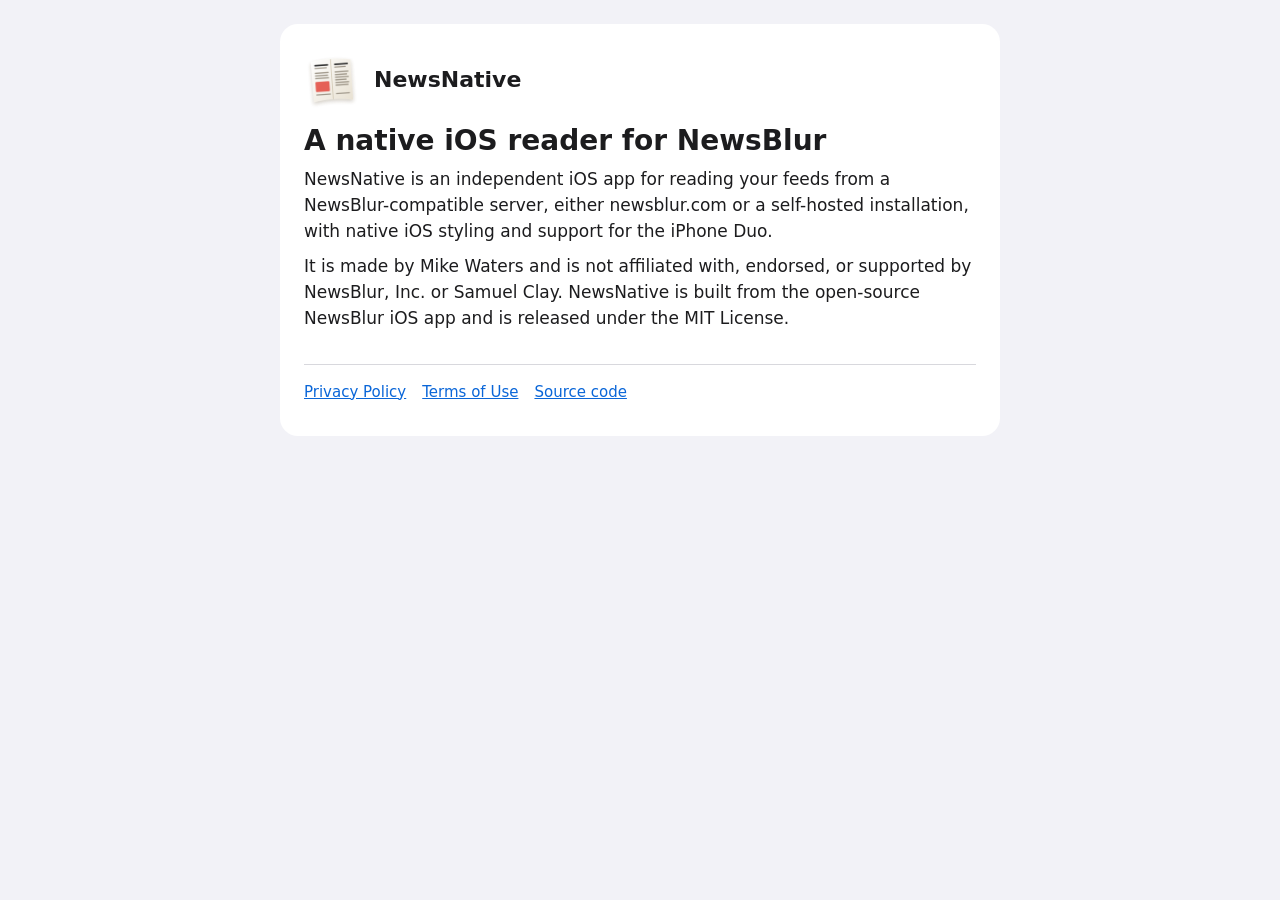
==== index.html @ 13a7bc94 "NewsNative site: privacy policy and terms of use Co-Authored-By: Claude Opus 5.5 <noreply@anthropic." ====
<!doctype html>
<html lang="en">
<head>
<meta charset="utf-8">
<meta name="viewport" content="width=device-width, initial-scale=1">
<title>NewsNative</title>
<link rel="stylesheet" href="style.css">
</head>
<body>
<main>
<header class="brand"><img src="logo.png" alt=""><span>NewsNative</span></header>
<h1>A native iOS reader for NewsBlur</h1>
<p>NewsNative is an independent iOS app for reading your feeds from a NewsBlur-compatible server, either newsblur.com or a self-hosted installation, with native iOS styling and support for the iPhone Duo.</p>
<p>It is made by Mike Waters and is not affiliated with, endorsed, or supported by NewsBlur, Inc. or Samuel Clay. NewsNative is built from the open-source NewsBlur iOS app and is released under the MIT License.</p>

<nav><a href="privacy.html">Privacy Policy</a><a href="terms.html">Terms of Use</a><a href="https://github.com/MJWaters1985/NewsBlur/tree/native-ios-styling/clients/ios">Source code</a></nav>
</main>
</body>
</html>
---- style.css ----
:root {
  color-scheme: light dark;
  --bg: #f2f2f7;
  --card: #ffffff;
  --text: #1c1c1e;
  --muted: #6e6e73;
  --link: #0a66d8;
  --rule: #d8d8dd;
}

@media (prefers-color-scheme: dark) {
  :root {
    --bg: #000000;
    --card: #1c1c1e;
    --text: #f2f2f7;
    --muted: #a1a1a6;
    --link: #4aa3ff;
    --rule: #38383a;
  }
}

* { box-sizing: border-box; }

body {
  margin: 0;
  padding: 24px 16px 48px;
  background: var(--bg);
  color: var(--text);
  font: 17px/1.55 -apple-system, BlinkMacSystemFont, "SF Pro Text", system-ui, sans-serif;
}

main {
  max-width: 720px;
  margin: 0 auto;
  background: var(--card);
  border-radius: 18px;
  padding: 28px 24px 32px;
}

header.brand {
  display: flex;
  align-items: center;
  gap: 14px;
  margin-bottom: 8px;
}

header.brand img { width: 56px; height: 56px; }
header.brand span { font-weight: 700; font-size: 22px; }

h1 { font-size: 28px; line-height: 1.2; margin: 16px 0 4px; }
h2 { font-size: 19px; margin: 28px 0 6px; }
p, li { margin: 8px 0; }
ul { padding-left: 22px; }
a { color: var(--link); }
.meta { color: var(--muted); font-size: 15px; }
nav { margin-top: 32px; padding-top: 16px; border-top: 1px solid var(--rule); font-size: 15px; }
nav a { margin-right: 16px; }
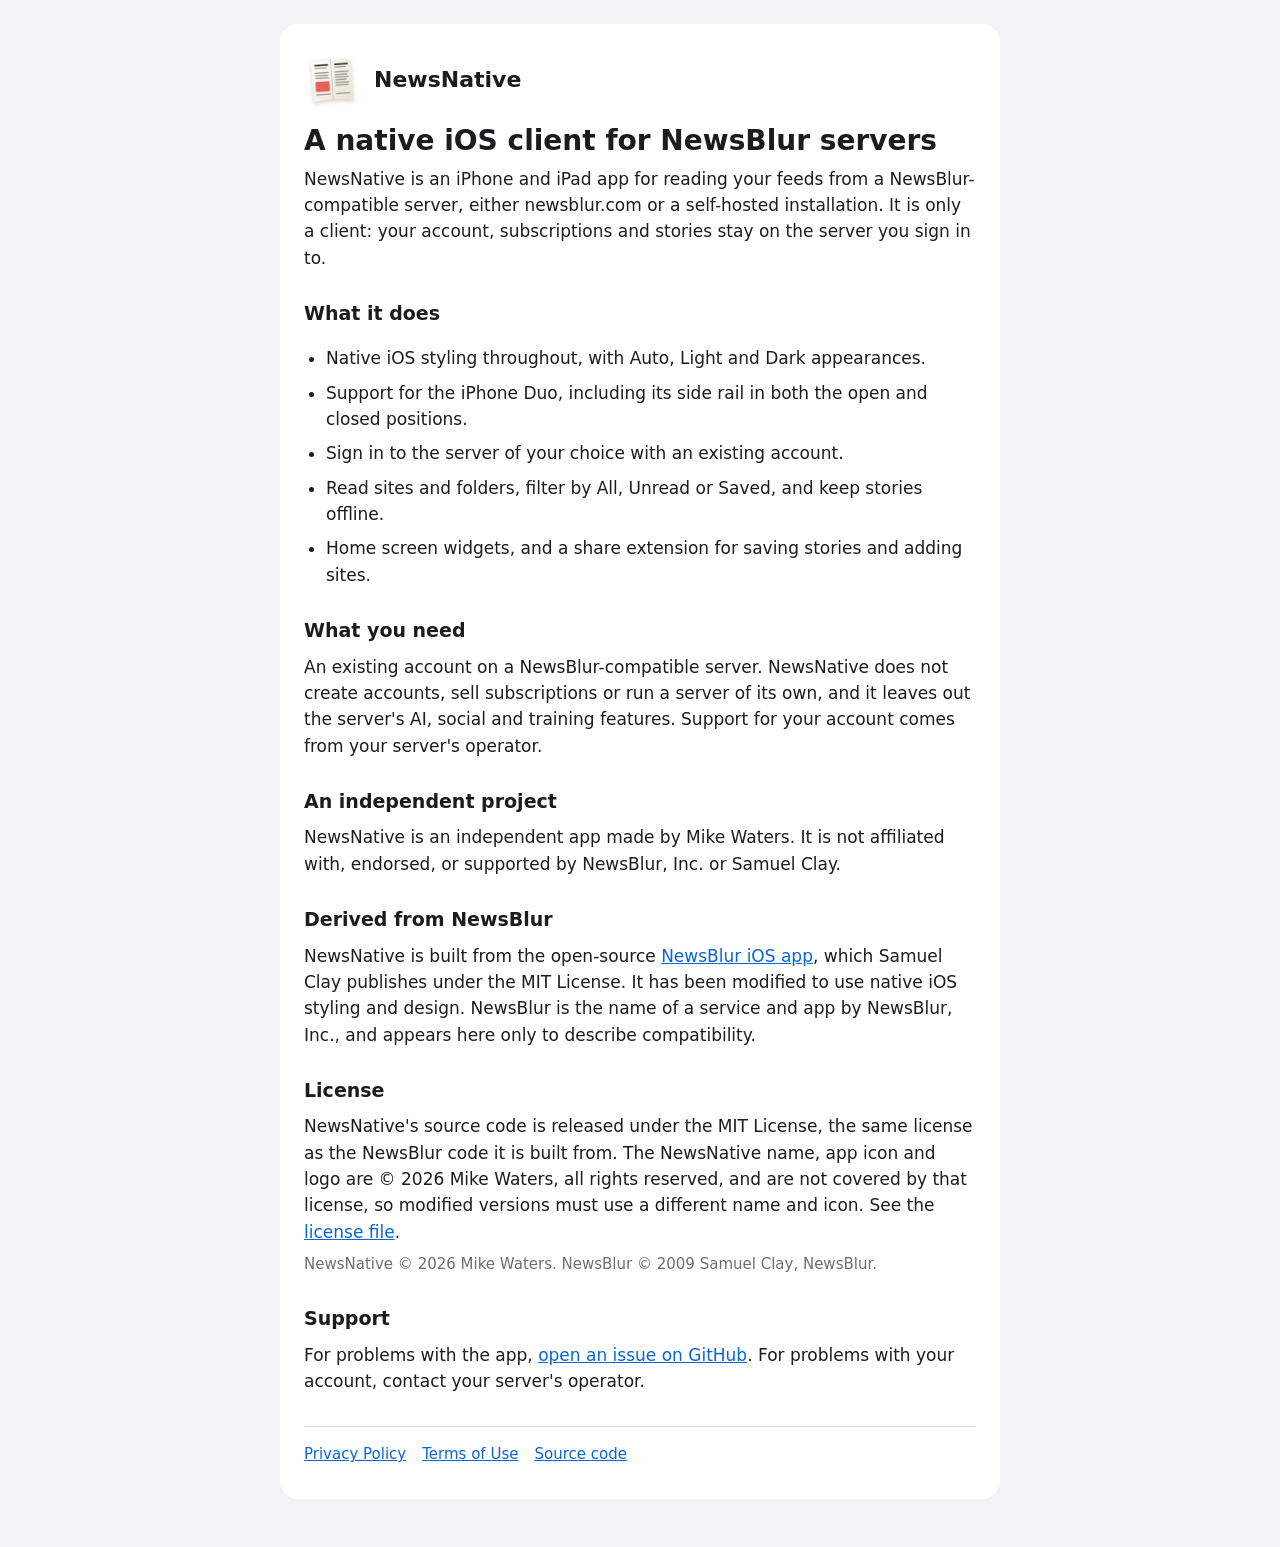
==== commit c2aa376d: "Rewrite the home page for NewsNative and move links to the renamed repository The site now describes" ====
--- a/index.html
+++ b/index.html
@@ -4,16 +4,41 @@
 <meta charset="utf-8">
 <meta name="viewport" content="width=device-width, initial-scale=1">
 <title>NewsNative</title>
+<meta name="description" content="NewsNative is an independent native iOS client for NewsBlur-compatible servers.">
 <link rel="stylesheet" href="style.css">
 </head>
 <body>
 <main>
 <header class="brand"><img src="logo.png" alt=""><span>NewsNative</span></header>
-<h1>A native iOS reader for NewsBlur</h1>
-<p>NewsNative is an independent iOS app for reading your feeds from a NewsBlur-compatible server, either newsblur.com or a self-hosted installation, with native iOS styling and support for the iPhone Duo.</p>
-<p>It is made by Mike Waters and is not affiliated with, endorsed, or supported by NewsBlur, Inc. or Samuel Clay. NewsNative is built from the open-source NewsBlur iOS app and is released under the MIT License.</p>
+<h1>A native iOS client for NewsBlur servers</h1>
+<p>NewsNative is an iPhone and iPad app for reading your feeds from a NewsBlur-compatible server, either newsblur.com or a self-hosted installation. It is only a client: your account, subscriptions and stories stay on the server you sign in to.</p>
 
-<nav><a href="privacy.html">Privacy Policy</a><a href="terms.html">Terms of Use</a><a href="https://github.com/MJWaters1985/NewsBlur/tree/native-ios-styling/clients/ios">Source code</a></nav>
+<h2>What it does</h2>
+<ul>
+<li>Native iOS styling throughout, with Auto, Light and Dark appearances.</li>
+<li>Support for the iPhone Duo, including its side rail in both the open and closed positions.</li>
+<li>Sign in to the server of your choice with an existing account.</li>
+<li>Read sites and folders, filter by All, Unread or Saved, and keep stories offline.</li>
+<li>Home screen widgets, and a share extension for saving stories and adding sites.</li>
+</ul>
+
+<h2>What you need</h2>
+<p>An existing account on a NewsBlur-compatible server. NewsNative does not create accounts, sell subscriptions or run a server of its own, and it leaves out the server's AI, social and training features. Support for your account comes from your server's operator.</p>
+
+<h2>An independent project</h2>
+<p>NewsNative is an independent app made by Mike Waters. It is not affiliated with, endorsed, or supported by NewsBlur, Inc. or Samuel Clay.</p>
+
+<h2>Derived from NewsBlur</h2>
+<p>NewsNative is built from the open-source <a href="https://github.com/samuelclay/NewsBlur">NewsBlur iOS app</a>, which Samuel Clay publishes under the MIT License. It has been modified to use native iOS styling and design. NewsBlur is the name of a service and app by NewsBlur, Inc., and appears here only to describe compatibility.</p>
+
+<h2>License</h2>
+<p>NewsNative's source code is released under the MIT License, the same license as the NewsBlur code it is built from. The NewsNative name, app icon and logo are &copy; 2026 Mike Waters, all rights reserved, and are not covered by that license, so modified versions must use a different name and icon. See the <a href="https://github.com/MJWaters1985/NewsNative/blob/native-ios-styling/clients/ios/LICENSE.md">license file</a>.</p>
+<p class="meta">NewsNative &copy; 2026 Mike Waters. NewsBlur &copy; 2009 Samuel Clay, NewsBlur.</p>
+
+<h2>Support</h2>
+<p>For problems with the app, <a href="https://github.com/MJWaters1985/NewsNative/issues">open an issue on GitHub</a>. For problems with your account, contact your server's operator.</p>
+
+<nav><a href="privacy.html">Privacy Policy</a><a href="terms.html">Terms of Use</a><a href="https://github.com/MJWaters1985/NewsNative/tree/native-ios-styling/clients/ios">Source code</a></nav>
 </main>
 </body>
 </html>
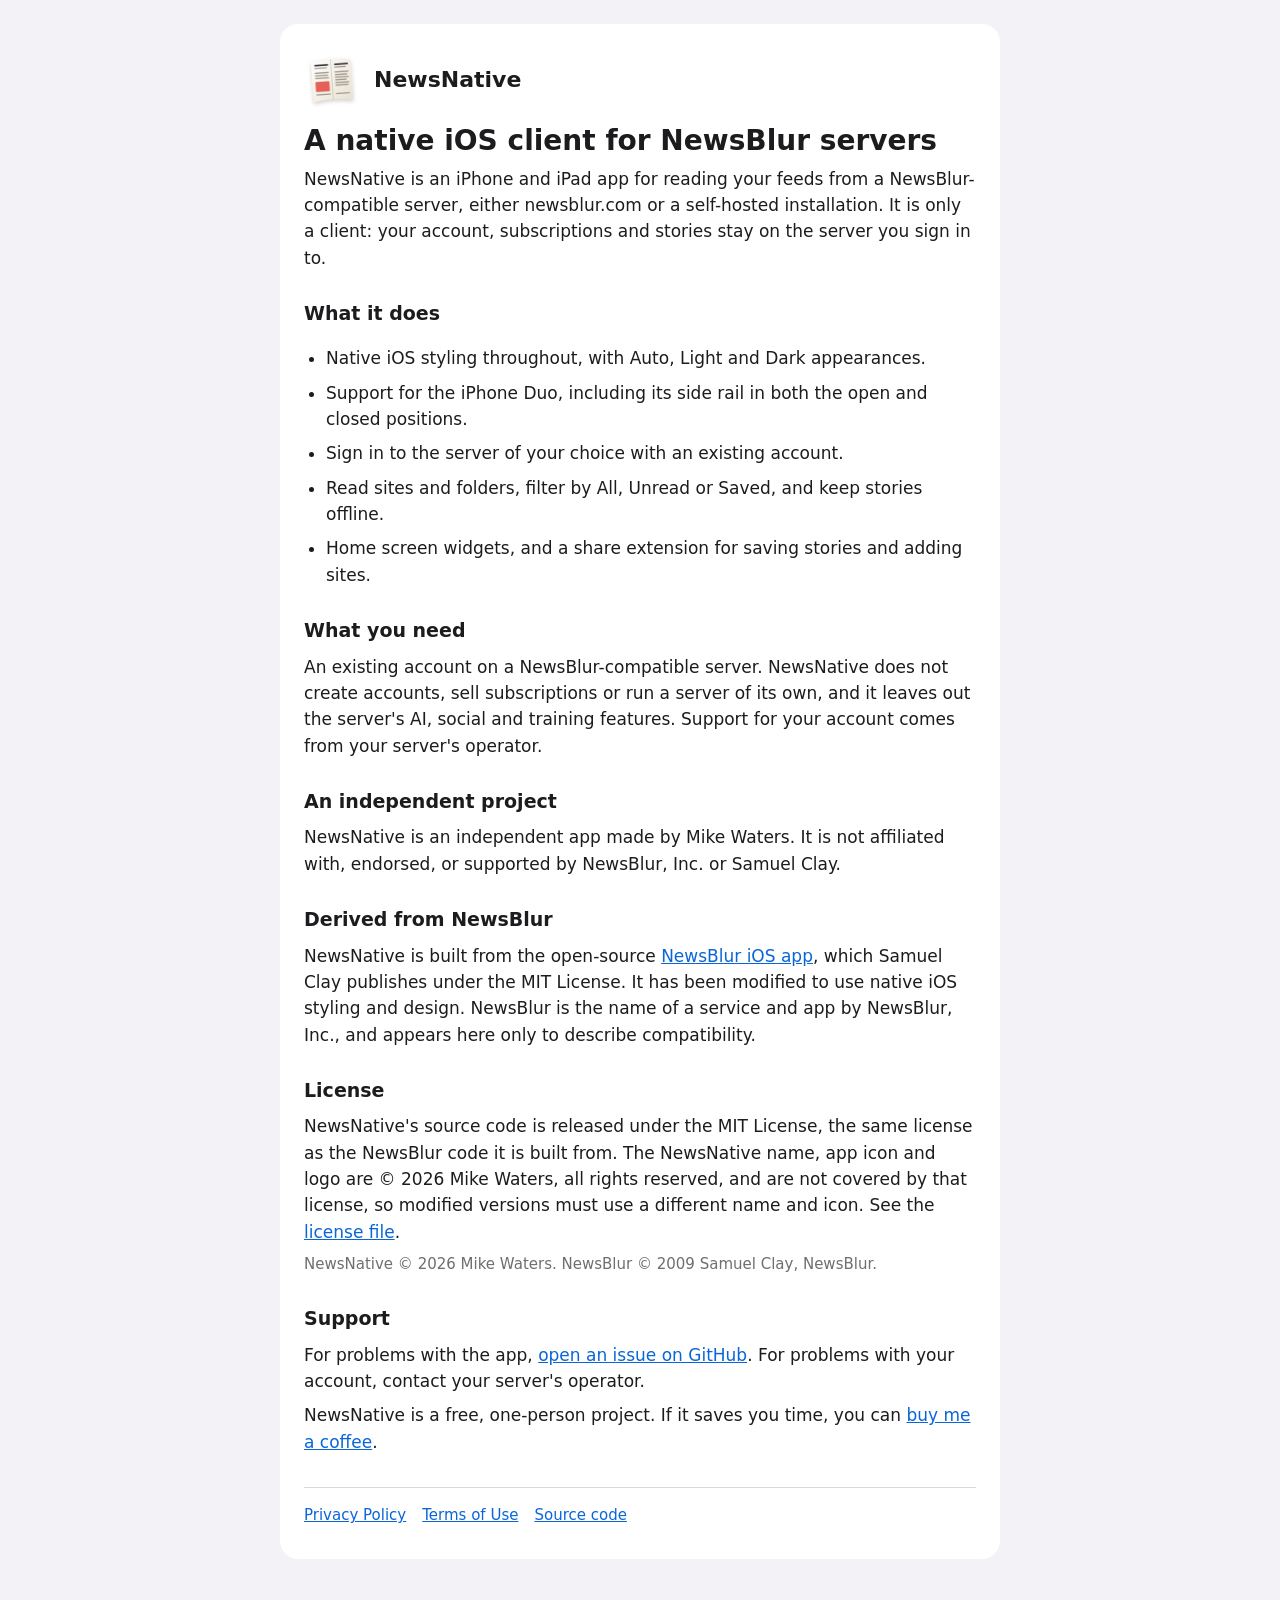
==== commit ad78d746: "Add Buy Me a Coffee link to the home page's Support section Co-Authored-By: Claude Opus 5.5 <noreply" ====
--- a/index.html
+++ b/index.html
@@ -37,6 +37,7 @@
 
 <h2>Support</h2>
 <p>For problems with the app, <a href="https://github.com/MJWaters1985/NewsNative/issues">open an issue on GitHub</a>. For problems with your account, contact your server's operator.</p>
+<p>NewsNative is a free, one-person project. If it saves you time, you can <a href="https://buymeacoffee.com/mjwaters1985">buy me a coffee</a>.</p>
 
 <nav><a href="privacy.html">Privacy Policy</a><a href="terms.html">Terms of Use</a><a href="https://github.com/MJWaters1985/NewsNative/tree/native-ios-styling/clients/ios">Source code</a></nav>
 </main>
